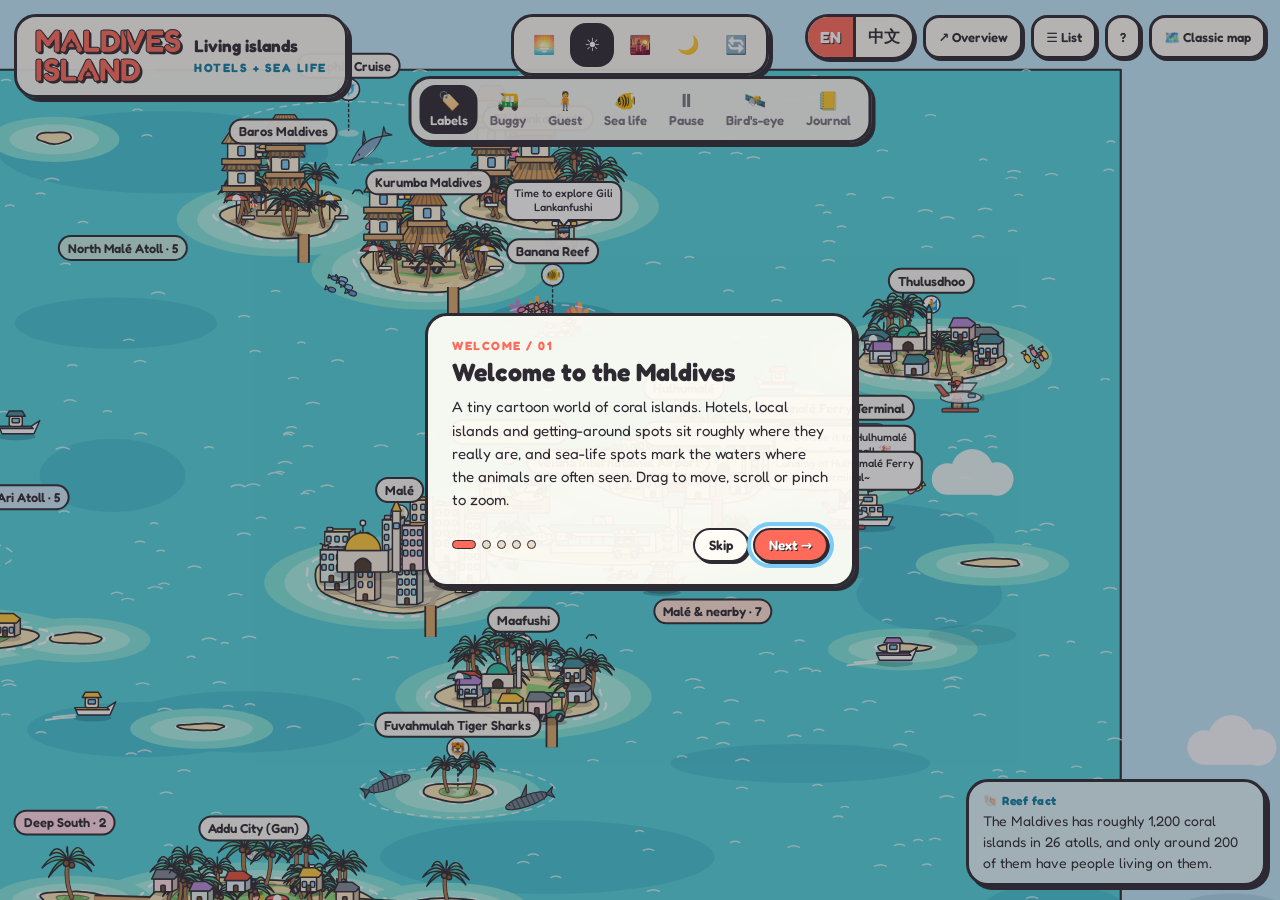
==== island/index.html @ 59739d35 "Hello Maldives: cartoon map site plus a living-island version" ====
<!doctype html>
<html lang="en">
<head>
  <meta charset="utf-8">
  <meta name="viewport" content="width=device-width, initial-scale=1, maximum-scale=1, viewport-fit=cover">
  <title>Maldives Island · a living cartoon world of hotels, buggies &amp; sea life</title>
  <meta name="description" content="Wander a tiny cartoon Maldives: resort islands, buggies, seaplanes and little guests, with manta rays, whale sharks, turtles and dolphins swimming in the sea.">
  <meta name="theme-color" content="#1f9fc7">
  <link rel="icon" href="data:image/svg+xml,%3Csvg xmlns='http://www.w3.org/2000/svg' viewBox='0 0 100 100'%3E%3Ctext y='.9em' font-size='90'%3E%F0%9F%8F%9D%EF%B8%8F%3C/text%3E%3C/svg%3E">
  <link rel="preconnect" href="https://fonts.googleapis.com">
  <link rel="preconnect" href="https://fonts.gstatic.com" crossorigin>
  <link href="https://fonts.googleapis.com/css2?family=Fredoka:wght@400;500;600;700&display=swap" rel="stylesheet">
  <link rel="stylesheet" href="island.css">
</head>
<body>
  <canvas id="cv" role="img" data-i18n-aria="canvasAria" aria-label="Interactive illustrated map of the Maldives with resort islands, buggies and sea life"></canvas>

  <div id="logo" class="ui glass">
    <div class="big">MALDIVES<br>ISLAND</div>
    <div class="sub"><b data-i18n="logoTag">Living islands</b><span data-i18n="logoSub">Hotels + Sea life</span></div>
  </div>

  <div id="tod" class="ui glass" role="group" aria-label="Time of day"></div>

  <div id="tools" class="ui glass" role="toolbar">
    <button class="tb on" id="bLabel" aria-pressed="true"><span class="i">🏷️</span><span data-tool="labels">Labels</span></button>
    <button class="tb" id="bRide" aria-pressed="false"><span class="i">🛺</span><span data-tool="ride">Buggy</span></button>
    <button class="tb" id="bFollow" aria-pressed="false"><span class="i">🧍</span><span data-tool="follow">Guest</span></button>
    <button class="tb" id="bDive" aria-pressed="false"><span class="i">🐠</span><span data-tool="dive">Sea life</span></button>
    <button class="tb" id="bPause" aria-pressed="false"><span class="i" id="pauseIcon">⏸</span><span id="pauseTx" data-tool="pause">Pause</span></button>
    <button class="tb" id="bBird" aria-pressed="false"><span class="i">🛰️</span><span data-tool="bird">Bird's-eye</span></button>
    <button class="tb" id="bLog" aria-pressed="false"><span class="i">📒</span><span data-tool="log">Journal</span></button>
  </div>

  <div id="right" class="ui">
    <div class="lang" role="group" data-i18n-aria="langAria" aria-label="Language">
      <button type="button" data-lang="en" aria-pressed="true">EN</button><button type="button" data-lang="zh" aria-pressed="false">中文</button>
    </div>
    <button class="tb" id="bAll" data-i18n="overview">↗ Overview</button>
    <button class="tb" id="bList" data-i18n="list" aria-expanded="false">☰ List</button>
    <button class="tb" id="bHelp" aria-label="Help">?</button>
    <a class="tb" id="bClassic" href="../index.html" data-i18n="classic">🗺️ Classic map</a>
  </div>

  <div id="follow" class="ui glass" aria-live="polite"></div>

  <div id="fact" class="ui glass" role="button" tabindex="0"><b data-i18n="factTitle">🐚 Reef fact</b><span id="factTx"></span></div>

  <aside id="drawer" class="ui glass" aria-label="Places">
    <input id="q" type="search" data-i18n-ph="search" placeholder="🔍 Search places, notes…" autocomplete="off">
    <div id="cats"></div>
    <div id="list"></div>
  </aside>

  <aside id="log" class="ui glass"><h5 data-i18n="logTitle">Island journal</h5><div id="logs" aria-live="off"></div></aside>

  <section id="card" class="ui glass" aria-live="polite"></section>

  <div id="intro" class="ui" role="dialog" aria-modal="true" aria-labelledby="iti">
    <div class="box glass">
      <div class="st" id="ist"></div><h2 id="iti"></h2><p id="itx"></p>
      <div class="row"><div class="dots" id="idt"></div><div><button class="btn" id="iskip" type="button"></button> <button class="btn pri" id="inext" type="button"></button></div></div>
    </div>
  </div>

  <script src="../js/data.js"></script>
  <script src="../js/i18n.js"></script>
  <script src="strings.js"></script>
  <script src="island.js"></script>
</body>
</html>
---- island/island.css ----
:root {
  --ink: #2d2a32;
  --cream: #fff6e0;
  --paper: #fffdf6;
  --red: #ff6b5b;
  --yellow: #ffc93c;
  --jade: #2ec4a6;
  --sky: #7ccbf5;
  --pink: #ff9ebb;
  --mut: #7a7280;
  --line: #e8dcc4;
  --border: 3px solid var(--ink);
  --shadow: 4px 4px 0 var(--ink);
  --font: 'Fredoka', ui-rounded, 'Yuanti SC', 'PingFang SC', 'Hiragino Sans GB', 'Microsoft YaHei', 'Noto Sans SC', system-ui, sans-serif;
}
*, *::before, *::after { box-sizing: border-box; }
html, body { height: 100%; margin: 0; overflow: hidden; font-family: var(--font); color: var(--ink); background: #1f9fc7; -webkit-text-size-adjust: 100%; }
button, input, select { font: inherit; color: inherit; }
canvas { display: block; width: 100vw; height: 100vh; height: 100dvh; touch-action: none; cursor: grab; }
canvas.drag { cursor: grabbing; }
:focus-visible { outline: 4px solid var(--sky); outline-offset: 2px; }

.ui { position: fixed; z-index: 3; }
.glass { background: rgba(255, 253, 246, .95); border: var(--border); border-radius: 22px; box-shadow: var(--shadow); }

/* ----- logo ----- */
#logo { left: 14px; top: 14px; padding: 10px 18px; display: flex; align-items: center; gap: 14px; }
#logo .big { font-weight: 700; color: var(--red); font-size: 32px; line-height: .9; letter-spacing: -.5px; text-shadow: 2px 2px 0 var(--ink); -webkit-text-stroke: 1px var(--ink); }
#logo .sub b { display: block; font-size: 17px; }
#logo .sub span { color: #0b7da3; font-weight: 700; font-size: 12px; letter-spacing: 1.5px; text-transform: uppercase; }

/* ----- toolbars ----- */
#tod { left: 50%; top: 14px; transform: translateX(-50%); display: flex; gap: 4px; padding: 6px 8px; }
#tools { left: 50%; top: 76px; transform: translateX(-50%); display: flex; gap: 2px; padding: 6px 8px; max-width: calc(100vw - 24px); }
.tb {
  border: 0; background: none; cursor: pointer; border-radius: 16px; padding: 6px 10px; color: var(--mut);
  font-size: 13px; font-weight: 600; display: flex; flex-direction: column; align-items: center; gap: 1px;
  min-width: 54px; min-height: 44px; justify-content: center; text-decoration: none; transition: background .15s, color .15s; white-space: nowrap;
}
.tb .i { font-size: 18px; line-height: 1.1; }
.tb:hover { background: #f6ead0; color: var(--ink); }
.tb.on { background: var(--ink); color: #fff; }
#tod .tb { min-width: 44px; padding: 6px; }

#right { right: 14px; top: 14px; display: flex; gap: 8px; align-items: center; flex-wrap: wrap; justify-content: flex-end; max-width: 52vw; }
#right .tb { flex-direction: row; background: var(--paper); border: var(--border); box-shadow: 2px 2px 0 var(--ink); color: var(--ink); padding: 8px 12px; min-width: 0; }
#right .tb:hover { background: var(--yellow); }
#right .tb[aria-expanded="true"] { background: var(--ink); color: #fff; }
.lang { display: inline-flex; border: var(--border); border-radius: 999px; overflow: hidden; background: var(--paper); box-shadow: 2px 2px 0 var(--ink); }
.lang button { cursor: pointer; border: 0; background: transparent; font-weight: 700; padding: 6px 12px; min-height: 40px; min-width: 44px; }
.lang button + button { border-left: 3px solid var(--ink); }
.lang button[aria-pressed="true"] { background: var(--red); color: #fff; text-shadow: 1px 1px 0 var(--ink); }

/* ----- floating bits ----- */
#follow { left: 50%; top: 144px; transform: translateX(-50%); padding: 6px 8px 6px 16px; font-size: 14px; display: none; align-items: center; gap: 8px; border-radius: 999px; max-width: 92vw; }
#follow.show { display: flex; }
#follow button { cursor: pointer; border: 2px solid var(--ink); background: var(--yellow); border-radius: 999px; padding: 3px 12px; font-weight: 600; min-height: 32px; }
#fact { right: 14px; bottom: 14px; width: 300px; padding: 10px 14px; font-size: 14px; line-height: 1.5; background: #dff7fb; cursor: pointer; }
#fact b { display: block; color: #0b7da3; font-size: 12px; letter-spacing: .5px; }

#drawer { right: 14px; top: 76px; width: 330px; max-height: calc(100vh - 100px); max-height: calc(100dvh - 100px); display: none; flex-direction: column; overflow: hidden; }
#drawer.show { display: flex; }
#drawer input { margin: 12px 12px 8px; padding: 9px 14px; border: 2px solid var(--ink); border-radius: 14px; font-size: 14px; background: #fff; }
#cats { display: flex; flex-wrap: wrap; gap: 6px; padding: 0 12px 10px; }
.chip { border: 2px solid var(--ink); border-radius: 99px; padding: 3px 11px; font-size: 12.5px; cursor: pointer; background: #fff; font-weight: 600; min-height: 30px; }
.chip.on { background: var(--ink); color: #fff; }
.chip i { display: inline-block; width: 9px; height: 9px; border-radius: 50%; margin-right: 5px; border: 1.5px solid var(--ink); }
#list { overflow: auto; padding: 0 8px 12px; }
#list h4 { margin: 0; font-size: 11.5px; letter-spacing: 1px; color: var(--mut); padding: 10px 8px 4px; text-transform: uppercase; }
.it { display: flex; align-items: center; gap: 10px; padding: 6px 8px; border-radius: 12px; cursor: pointer; font-size: 14px; width: 100%; border: 0; background: none; text-align: left; }
.it:hover, .it.sel { background: #fff0b8; }
.it .em { flex: none; width: 36px; height: 36px; display: grid; place-items: center; font-size: 19px; border: 2px solid var(--ink); border-radius: 11px; }
.it .tx { flex: 1; min-width: 0; line-height: 1.2; }
.it small { display: block; color: var(--mut); font-size: 12px; }
.it .star { font-size: 14px; }
.empty { padding: 20px; color: var(--mut); text-align: center; }

#log { left: 14px; bottom: 14px; width: 310px; max-height: 260px; padding: 10px 14px; display: none; overflow: hidden; flex-direction: column; }
#log.show { display: flex; }
#log h5 { margin: 0 0 6px; font-size: 14px; }
#logs { overflow: auto; font-size: 13px; line-height: 1.4; }
#logs div { padding: 3px 0; border-bottom: 1px dashed var(--line); }
#logs .own { color: #0b7da3; }

/* ----- place card ----- */
#card { left: 50%; bottom: 18px; transform: translateX(-50%); width: min(560px, calc(100vw - 24px)); padding: 14px 16px; display: none; gap: 14px; align-items: flex-start; }
#card.show { display: flex; }
#card .sign { flex: none; width: 84px; height: 84px; display: grid; place-items: center; font-size: 42px; border: var(--border); border-radius: 20px; transform: rotate(-4deg); box-shadow: 2px 2px 0 var(--ink); }
#card .body { flex: 1; min-width: 0; }
#card h2 { margin: 0; font-size: 21px; line-height: 1.15; }
#card .sub { color: var(--mut); font-size: 14px; }
#card .tags { margin: 6px 0; display: flex; gap: 6px; flex-wrap: wrap; }
.tag { font-size: 12px; font-weight: 600; padding: 1px 10px; border: 2px solid var(--ink); border-radius: 999px; background: var(--sky); }
#card p { margin: 0 0 6px; font-size: 14.5px; line-height: 1.4; }
#card .tip { font-size: 13.5px; padding: 6px 10px; background: var(--cream); border: 2px dashed var(--ink); border-radius: 12px; }
#card .acts { display: flex; gap: 8px; flex-wrap: wrap; margin-top: 10px; }
#card .x { position: absolute; right: 10px; top: 6px; border: 0; background: none; font-size: 24px; cursor: pointer; color: var(--mut); line-height: 1; min-width: 32px; min-height: 32px; }

.btn {
  display: inline-block; cursor: pointer; text-decoration: none; font-weight: 600; font-size: 13.5px; padding: 6px 14px; min-height: 34px;
  background: var(--paper); border: 2px solid var(--ink); border-radius: 999px; box-shadow: 2px 2px 0 var(--ink); color: var(--ink);
  transition: transform .1s, box-shadow .1s;
}
.btn:hover { background: var(--yellow); }
.btn:active { transform: translate(2px, 2px); box-shadow: 0 0 0 var(--ink); }
.btn.pri { background: var(--red); color: #fff; text-shadow: 1px 1px 0 var(--ink); }
.btn.pri:hover { background: #f06a55; }

/* ----- intro ----- */
#intro { inset: 0; display: none; place-items: center; background: rgba(45, 42, 50, .35); z-index: 20; padding: 12px; }
#intro.show { display: grid; }
#intro .box { width: min(430px, 100%); padding: 22px 24px; }
#intro .st { color: var(--red); font-weight: 700; font-size: 12px; letter-spacing: 1.5px; }
#intro h2 { margin: 4px 0 8px; font-size: 25px; }
#intro p { margin: 0; line-height: 1.55; font-size: 15px; min-height: 5.6em; }
#intro .row { display: flex; justify-content: space-between; align-items: center; margin-top: 16px; gap: 10px; flex-wrap: wrap; }
.dots { display: flex; gap: 6px; }
.dots i { width: 9px; height: 9px; border-radius: 9px; background: var(--line); border: 1.5px solid var(--ink); }
.dots i.on { width: 24px; background: var(--red); }

html[lang="zh-CN"] body { letter-spacing: .02em; }

/* ----- mobile ----- */
@media (max-width: 820px) {
  #logo { padding: 6px 12px; gap: 10px; left: 8px; top: 8px; }
  #logo .big { font-size: 22px; }
  #logo .sub b { font-size: 13px; }
  #logo .sub span { font-size: 10px; }
  #tod { top: auto; bottom: calc(76px + env(safe-area-inset-bottom)); }
  #tools { top: auto; bottom: calc(10px + env(safe-area-inset-bottom)); max-width: calc(100vw - 16px); overflow-x: auto; }
  .tb { min-width: 52px; }
  #right { top: 8px; right: 8px; max-width: 46vw; gap: 6px; }
  #right .tb { padding: 6px 10px; font-size: 12.5px; }
  #bClassic, #bHelp { display: none; }
  #drawer { left: 8px; right: 8px; width: auto; top: 64px; max-height: 55vh; }
  #card { bottom: calc(138px + env(safe-area-inset-bottom)); padding: 10px 12px; }
  #card .sign { width: 60px; height: 60px; font-size: 30px; border-radius: 16px; }
  #card h2 { font-size: 18px; }
  #card p { font-size: 13.5px; }
  #log { display: none !important; }
  #follow { top: auto; bottom: calc(196px + env(safe-area-inset-bottom)); font-size: 13px; }
  #fact { left: 8px; right: auto; top: 62px; bottom: auto; width: auto; max-width: 56vw; font-size: 12px; padding: 6px 10px; }
}
@media (max-width: 820px) and (max-height: 640px) { #fact { display: none; } }
@media (max-width: 480px) { #right .lang button { min-width: 38px; padding: 6px 8px; } }
@media (max-width: 820px) { #tools .tb { min-width: 46px; padding: 6px 5px; font-size: 12px; } #tools { gap: 0; } }

/* keep the reef-fact box out of the way of open panels and small screens */
body.panel-open #fact { display: none; }
@media (max-width: 820px) { #fact { display: none; } }
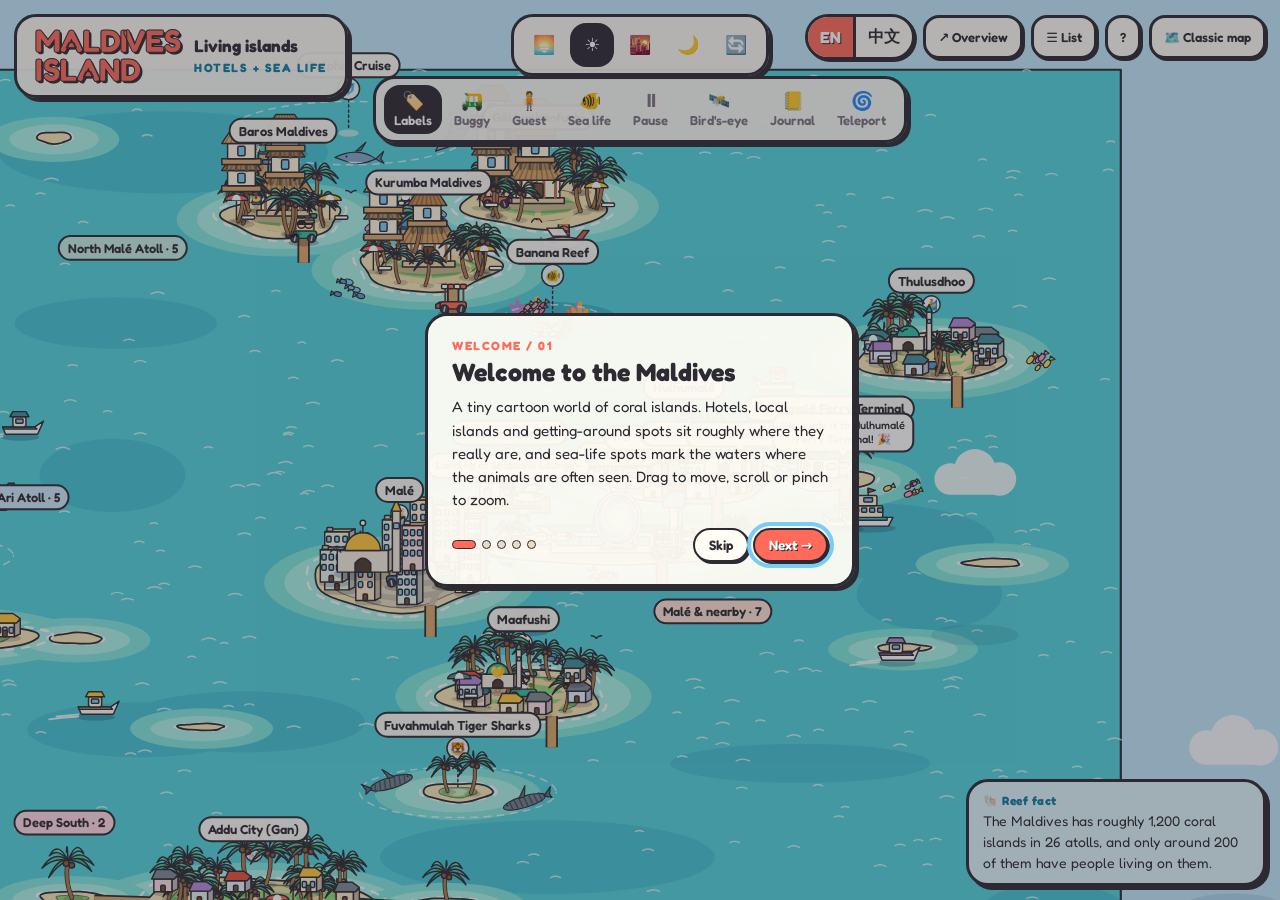
==== commit 4b26095e: "Add Maldives to the teleport picker" ====
--- a/island/index.html
+++ b/island/index.html
@@ -66,6 +66,7 @@
   <script src="../js/data.js"></script>
   <script src="../js/i18n.js"></script>
   <script src="strings.js"></script>
+  <script src="teleport.js"></script>
   <script src="island.js"></script>
 </body>
 </html>
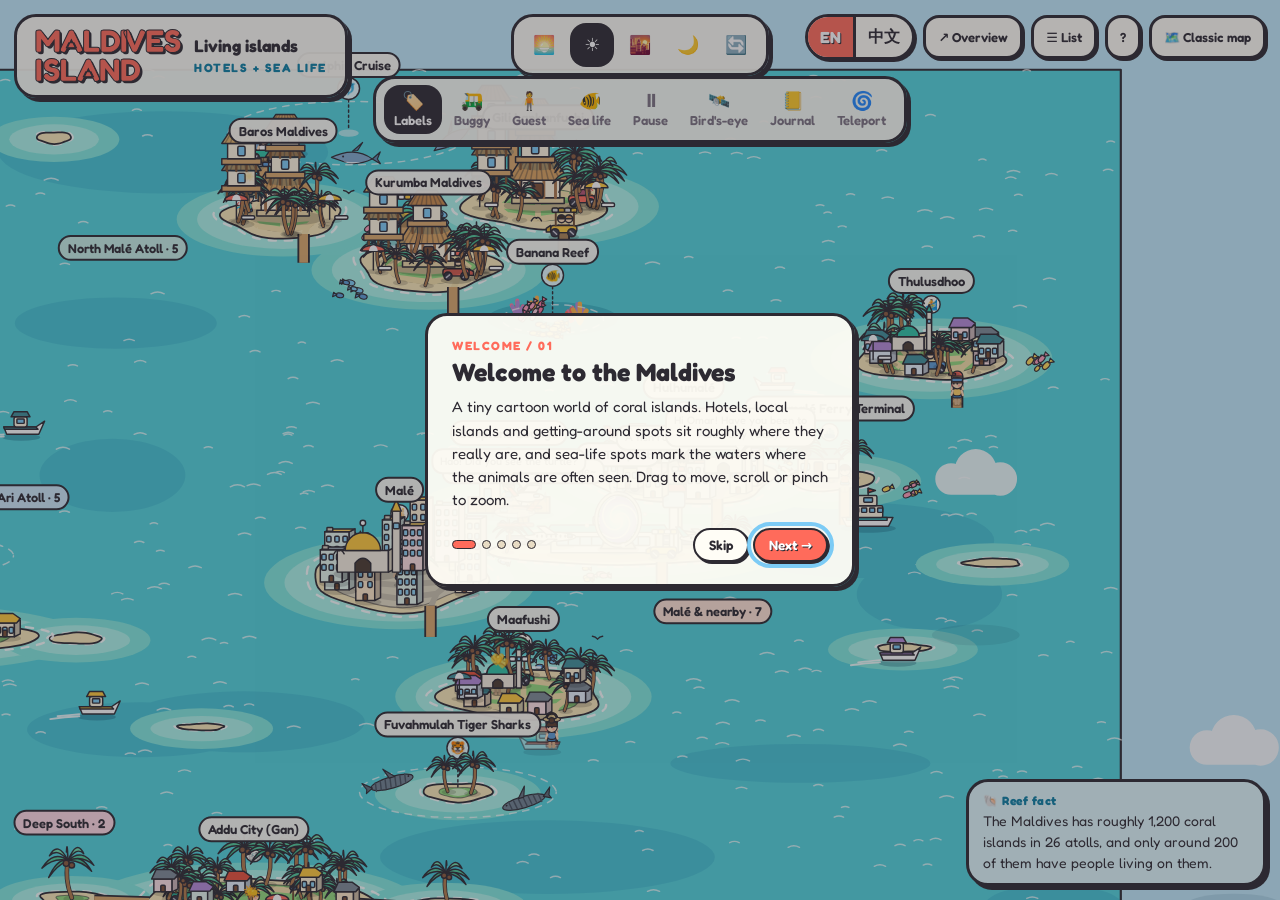
==== commit 1ab52cb0: "Cache-bust teleport.js so the new city list loads" ====
--- a/island/index.html
+++ b/island/index.html
@@ -66,7 +66,7 @@
   <script src="../js/data.js"></script>
   <script src="../js/i18n.js"></script>
   <script src="strings.js"></script>
-  <script src="teleport.js"></script>
+  <script src="teleport.js?v=3"></script>
   <script src="island.js"></script>
 </body>
 </html>
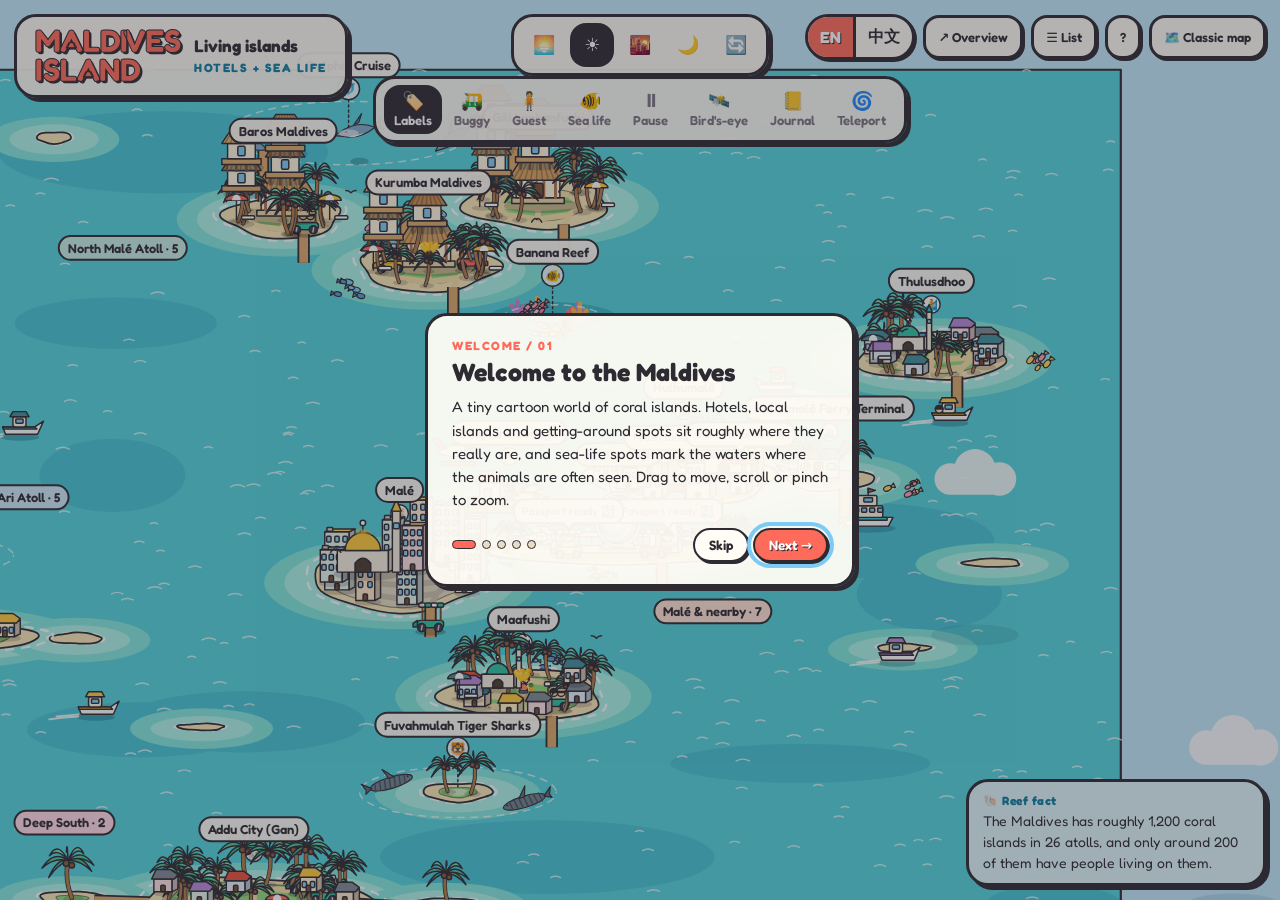
==== commit 775547c8: "Add Banff & Jasper to the teleport picker" ====
--- a/island/index.html
+++ b/island/index.html
@@ -66,7 +66,7 @@
   <script src="../js/data.js"></script>
   <script src="../js/i18n.js"></script>
   <script src="strings.js"></script>
-  <script src="teleport.js?v=3"></script>
+  <script src="teleport.js?v=4"></script>
   <script src="island.js"></script>
 </body>
 </html>
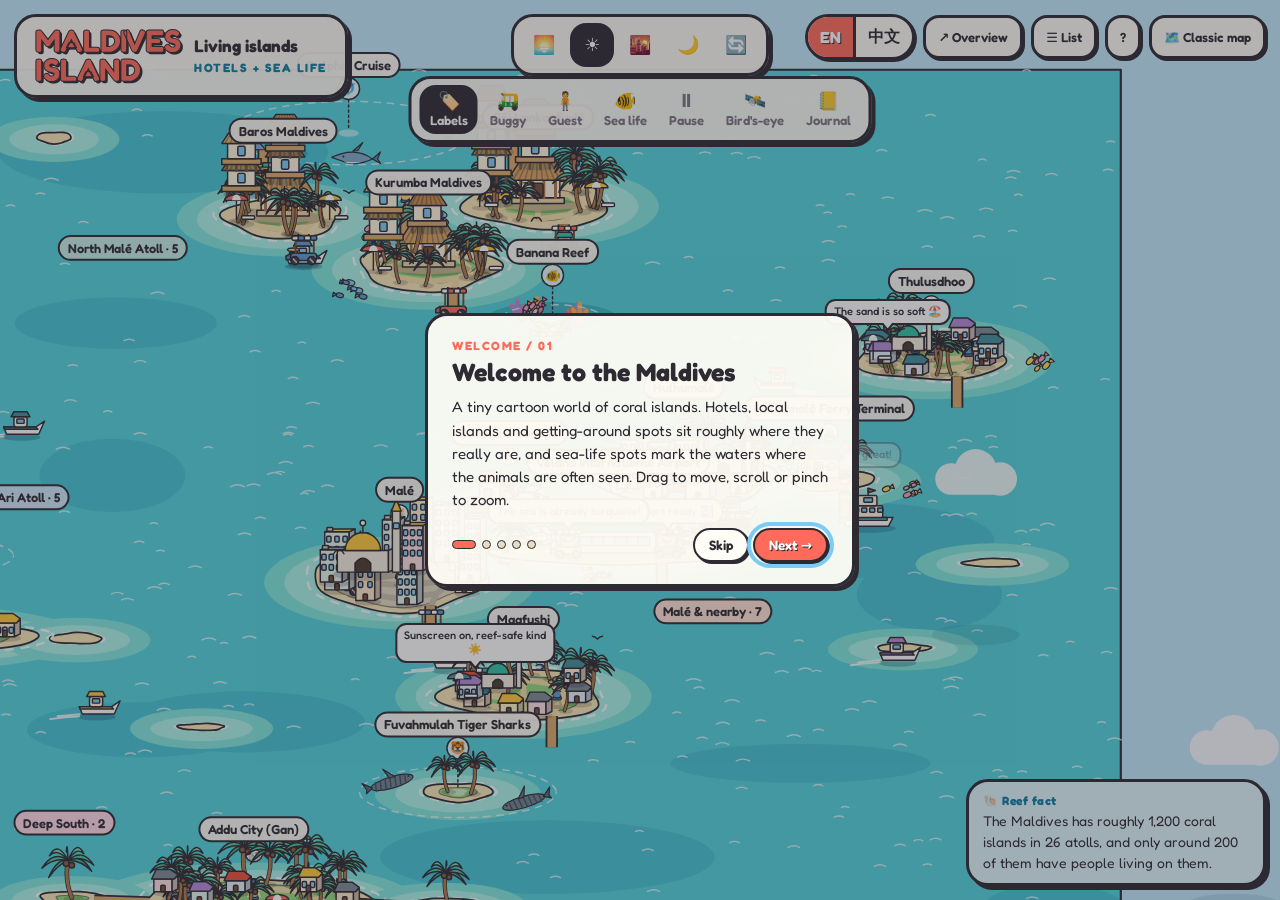
==== commit 740a19f7: "Load teleport from the shared teleport site" ====
--- a/island/index.html
+++ b/island/index.html
@@ -66,7 +66,7 @@
   <script src="../js/data.js"></script>
   <script src="../js/i18n.js"></script>
   <script src="strings.js"></script>
-  <script src="teleport.js?v=4"></script>
+  <script src="https://ruanhoo.github.io/teleport/teleport.js"></script>
   <script src="island.js"></script>
 </body>
 </html>
